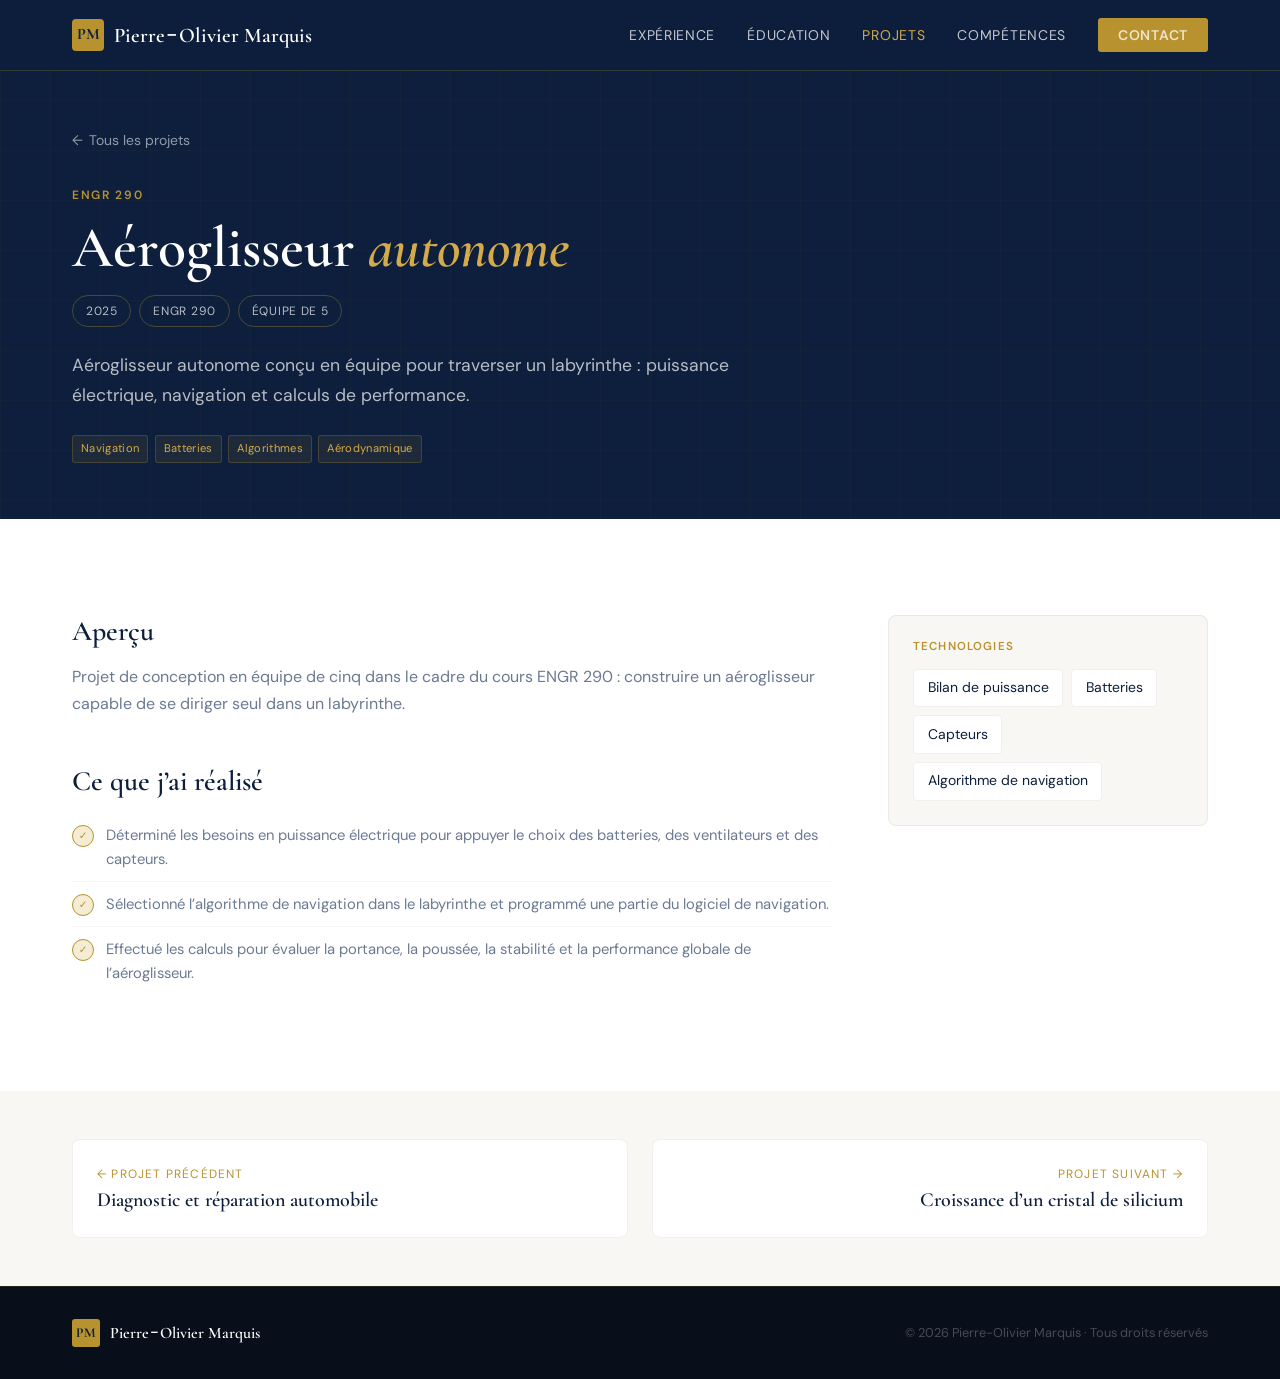
==== projets/aeroglisseur-autonome.html @ e654e77b "Ajoute une page par projet et met à jour le contenu - Pages de projet dans projets/ (robot d'inspect" ====
<!DOCTYPE html>
<html lang="fr">
<head>
  <meta charset="UTF-8">
  <meta name="viewport" content="width=device-width, initial-scale=1.0">

  <title>Aéroglisseur autonome | Pierre-Olivier Marquis</title>
  <meta name="description" content="Aéroglisseur autonome conçu en équipe pour traverser un labyrinthe : puissance électrique, navigation et calculs de performance.">
  <meta name="author" content="Pierre-Olivier Marquis">
  <meta name="theme-color" content="#0d1f3c">

  <link rel="canonical" href="https://pierreoliviermarquis.com/projets/aeroglisseur-autonome.html">

  <meta property="og:type" content="article">
  <meta property="og:locale" content="fr_CA">
  <meta property="og:site_name" content="Pierre-Olivier Marquis">
  <meta property="og:url" content="https://pierreoliviermarquis.com/projets/aeroglisseur-autonome.html">
  <meta property="og:title" content="Aéroglisseur autonome | Pierre-Olivier Marquis">
  <meta property="og:description" content="Aéroglisseur autonome conçu en équipe pour traverser un labyrinthe : puissance électrique, navigation et calculs de performance.">
  <meta name="twitter:card" content="summary">

  <link rel="icon" href="../favicon.ico" sizes="any">
  <link rel="icon" href="../favicon.svg" type="image/svg+xml">
  <link rel="icon" href="../favicon-96.png" type="image/png" sizes="96x96">
  <link rel="apple-touch-icon" href="../apple-touch-icon.png">

  <link rel="preconnect" href="https://fonts.googleapis.com">
  <link rel="preconnect" href="https://fonts.gstatic.com" crossorigin>
  <link href="https://fonts.googleapis.com/css2?family=Cormorant+Garamond:ital,wght@0,400;0,500;0,600;0,700;1,400;1,600&family=DM+Sans:wght@300;400;500;600&display=swap" rel="stylesheet">

  <!-- Même ordre que l'accueil, plus la feuille propre aux pages de projet. -->
  <link rel="stylesheet" href="../css/base.css">
  <link rel="stylesheet" href="../css/layout.css">
  <link rel="stylesheet" href="../css/components.css">
  <link rel="stylesheet" href="../css/project.css">
  <link rel="stylesheet" href="../css/print.css" media="print">

  <script src="../js/navigation.js" defer></script>
  <script src="../js/main.js" defer></script>
  <script>document.documentElement.classList.add('js');</script>
</head>

<body>

<a class="skip-link" href="#contenu">Aller au contenu principal</a>

<!-- ════════ EN-TÊTE ════════ -->
<header class="site-header" data-header>
  <div class="nav-inner">
    <a href="../index.html" class="nav-logo">
      <span class="nav-logo-mark" aria-hidden="true">PM</span>
      <span class="nav-logo-text">Pierre<span class="name-dash">-</span>Olivier Marquis</span>
    </a>

    <nav aria-label="Navigation principale">
      <ul class="nav-links">
        <li><a href="../index.html#experience">Expérience</a></li>
        <li><a href="../index.html#education">Éducation</a></li>
        <li><a href="../index.html#projects" class="is-active" aria-current="page">Projets</a></li>
        <li><a href="../index.html#skills">Compétences</a></li>
        <li><a href="../index.html#contact" class="nav-cta">Contact</a></li>
      </ul>
    </nav>

    <button class="nav-toggle" type="button" data-nav-toggle
            aria-expanded="false" aria-controls="mobile-menu" aria-label="Ouvrir le menu">
      <span class="nav-toggle-bar"></span>
      <span class="nav-toggle-bar"></span>
      <span class="nav-toggle-bar"></span>
    </button>
  </div>
</header>

<nav class="mobile-menu" id="mobile-menu" data-mobile-menu hidden aria-label="Navigation mobile">
  <a href="../index.html#experience">Expérience</a>
  <a href="../index.html#education">Éducation</a>
  <a href="../index.html#projects">Projets</a>
  <a href="../index.html#skills">Compétences</a>
  <a href="../index.html#contact" class="cta">Contact</a>
</nav>

<main id="contenu">

  <!-- ════════ EN-TÊTE DU PROJET ════════ -->
  <section class="section--dark section--grid proj-hero" aria-labelledby="titre-projet">
    <div class="section-wrap">
      <a class="proj-back" href="../index.html#projects"><span aria-hidden="true">←</span> Tous les projets</a>
      <span class="section-label">ENGR 290</span>
      <h1 id="titre-projet">Aéroglisseur <em>autonome</em></h1>
      <ul class="proj-meta"><li>2025</li><li>ENGR 290</li><li>Équipe de 5</li></ul>
      <p class="proj-lede">Aéroglisseur autonome conçu en équipe pour traverser un labyrinthe : puissance électrique, navigation et calculs de performance.</p>
      <ul class="proj-tags"><li>Navigation</li><li>Batteries</li><li>Algorithmes</li><li>Aérodynamique</li></ul>
    </div>
  </section>

  <!-- ════════ CONTENU ════════ -->
  <section class="section">
    <div class="section-wrap proj-body">
      <div>
        <section class="proj-section" aria-labelledby="titre-apercu">
          <h2 class="proj-h2" id="titre-apercu">Aperçu</h2>
          <p>Projet de conception en équipe de cinq dans le cadre du cours ENGR 290 : construire un aéroglisseur capable de se diriger seul dans un labyrinthe.</p>
        </section>

        <section class="proj-section" aria-labelledby="titre-realisations">
          <h2 class="proj-h2" id="titre-realisations">Ce que j’ai réalisé</h2>
          <ul class="exp-list">
            <li>Déterminé les besoins en puissance électrique pour appuyer le choix des batteries, des ventilateurs et des capteurs.</li>
            <li>Sélectionné l’algorithme de navigation dans le labyrinthe et programmé une partie du logiciel de navigation.</li>
            <li>Effectué les calculs pour évaluer la portance, la poussée, la stabilité et la performance globale de l’aéroglisseur.</li>
          </ul>
        </section>

        <!-- Pour ajouter des photos : déposer les images dans img/projets/
             et insérer ici une <figure> avec <img src="../img/projets/…"
             alt="…" loading="lazy"> et une <figcaption>. -->
      </div>

      <aside class="proj-aside" aria-label="Fiche technique">
        <div class="proj-panel">
          <h2 class="proj-panel-title">Technologies</h2>
          <ul class="skill-pills"><li>Bilan de puissance</li><li>Batteries</li><li>Capteurs</li><li>Algorithme de navigation</li></ul>
        </div>
      </aside>
    </div>
  </section>

  <!-- ════════ AUTRES PROJETS ════════ -->
  <section class="section section--muted section--pager" aria-label="Autres projets">
    <div class="section-wrap">
      <nav class="proj-pager" aria-label="Projet précédent et suivant">
        <a href="diagnostic-automobile.html" rel="prev">
          <span class="proj-pager-dir">← Projet précédent</span>
          <span class="proj-pager-name">Diagnostic et réparation automobile</span>
        </a>
        <a class="proj-pager-next" href="cristal-silicium.html" rel="next">
          <span class="proj-pager-dir">Projet suivant →</span>
          <span class="proj-pager-name">Croissance d’un cristal de silicium</span>
        </a>
      </nav>
    </div>
  </section>

</main>

<!-- ════════ PIED DE PAGE ════════ -->
<footer class="site-footer">
  <div class="footer-inner">
    <a href="../index.html" class="footer-logo">
      <span class="footer-logo-mark" aria-hidden="true">PM</span>
      <span class="footer-logo-text">Pierre<span class="name-dash">-</span>Olivier Marquis</span>
    </a>
    <p>© <span data-current-year>2026</span> Pierre-Olivier Marquis · Tous droits réservés</p>
  </div>
</footer>

</body>
</html>
---- css/base.css ----
/* =========================================================
   base.css
   Jetons de design, reset, typographie et utilitaires globaux.
   ========================================================= */

/* ─────────────────────────────────────────────────────────
   1. JETONS DE DESIGN
   Source unique de vérité : changer une valeur ici se
   répercute sur tout le site.
   ───────────────────────────────────────────────────────── */

:root {
  /* Palette */
  --navy: #0d1f3c;
  --navy-mid: #162d55;
  --navy-light: #1e3d72;
  --navy-deep: #080e1a;
  --gold: #b8922e;
  --gold-light: #d4aa4a;
  --gold-pale: #f5ecd4;
  --white: #fff;
  --off-white: #f9f7f3;
  --text-muted: #6b7a93;

  /* Surfaces et bordures dérivées */
  --border-subtle: rgba(0, 0, 0, 0.06);
  --border-gold: rgba(184, 146, 46, 0.2);
  --border-gold-strong: rgba(184, 146, 46, 0.35);
  --surface-glass: rgba(255, 255, 255, 0.04);
  --on-dark: rgba(255, 255, 255, 0.7);
  --on-dark-muted: rgba(255, 255, 255, 0.55);
  --on-dark-faint: rgba(255, 255, 255, 0.4);

  /* Typographie */
  --serif: "Cormorant Garamond", Georgia, "Times New Roman", serif;
  --sans: "DM Sans", system-ui, -apple-system, "Segoe UI", sans-serif;
  --fs-small: 0.875rem;
  --fs-micro: 0.75rem;

  /* Espacements */
  --space-2xs: 0.25rem;
  --space-xs: 0.5rem;
  --space-sm: 0.75rem;
  --space-md: 1rem;
  --space-lg: 1.5rem;
  --space-xl: 2rem;
  --space-2xl: 3rem;
  --section-pad: 6rem 0;

  /* Gabarit */
  --container: 1200px;
  --gutter: 2rem;
  --nav-height: 70px;

  /* Rayons et ombres */
  --radius-xs: 3px;
  --radius-sm: 4px;
  --radius-md: 8px;
  --radius-lg: 12px;
  --radius-pill: 100px;
  --shadow-card: 0 1px 2px rgba(13, 31, 60, 0.04);

  /* Animation */
  --ease: cubic-bezier(0.22, 0.61, 0.36, 1);
  --duration-fast: 0.2s;
  --duration-slow: 0.6s;

  /* Ordre d'empilement */
  --z-menu: 90;
  --z-nav: 100;
  --z-skip-link: 200;
}

@media (max-width: 600px) {
  :root {
    --section-pad: 4rem 0;
    --gutter: 1.25rem;
  }
}

/* ─────────────────────────────────────────────────────────
   2. RESET
   ───────────────────────────────────────────────────────── */

*,
*::before,
*::after {
  box-sizing: border-box;
  margin: 0;
  padding: 0;
}

html {
  -webkit-text-size-adjust: 100%;
  scroll-behavior: smooth;
}

body {
  min-height: 100vh;
  overflow-x: hidden;
  -webkit-font-smoothing: antialiased;
  -moz-osx-font-smoothing: grayscale;
}

img,
picture,
svg,
video {
  display: block;
  max-width: 100%;
}

ul[class],
ol[class] {
  list-style: none;
}

a {
  color: inherit;
}

button,
input,
select,
textarea {
  font: inherit;
  color: inherit;
}

button {
  background: none;
  border: none;
  cursor: pointer;
}

/* Les ancres s'arrêtent sous l'en-tête fixe au lieu de passer dessous. */
:target,
section[id] {
  scroll-margin-top: var(--nav-height);
}

/* Le focus clavier reste visible ; le clic souris reste discret. */
:focus-visible {
  outline: 2px solid var(--gold-light);
  outline-offset: 3px;
  border-radius: var(--radius-xs);
}

/* Respect du réglage système « réduire les animations ». */
@media (prefers-reduced-motion: reduce) {
  html {
    scroll-behavior: auto;
  }

  *,
  *::before,
  *::after {
    animation-duration: 0.01ms !important;
    animation-iteration-count: 1 !important;
    transition-duration: 0.01ms !important;
    scroll-behavior: auto !important;
  }
}

/* ─────────────────────────────────────────────────────────
   3. TYPOGRAPHIE
   ───────────────────────────────────────────────────────── */

body {
  font-family: var(--sans);
  font-size: 1rem;
  line-height: 1.7;
  color: var(--navy);
  background: var(--white);
}

h1,
h2,
h3 {
  font-family: var(--serif);
  font-weight: 600;
  line-height: 1.15;
  text-wrap: balance;
}

h1 {
  font-size: clamp(2.8rem, 5.5vw, 4.5rem);
  line-height: 1.08;
  color: var(--white);
  margin-bottom: var(--space-lg);
}

h2 {
  font-size: clamp(2rem, 4vw, 3rem);
  color: var(--navy);
  margin-bottom: 1.25rem;
}

/* Accent doré en italique à l'intérieur des titres. */
h1 em {
  color: var(--gold-light);
  font-style: italic;
}

h2 em {
  color: var(--gold);
  font-style: italic;
}

p {
  text-wrap: pretty;
}

/* Le trait d'union de « Pierre-Olivier » est plus juste dans la sans que
   dans la serif, où il tombe trop bas et trop large. */
.name-dash {
  font-family: var(--sans);
  font-weight: 500;
  display: inline-block;
  margin: 0 0.07em;
  transform: translateY(-0.04em);
}

h1 .name-dash {
  font-size: 0.68em;
  margin: 0 0.045em;
  transform: translateY(-0.12em);
}

/* ─────────────────────────────────────────────────────────
   4. UTILITAIRES
   ───────────────────────────────────────────────────────── */

/* Visible uniquement par les lecteurs d'écran. */
.visually-hidden {
  position: absolute;
  width: 1px;
  height: 1px;
  margin: -1px;
  padding: 0;
  border: 0;
  overflow: hidden;
  clip: rect(0 0 0 0);
  clip-path: inset(50%);
  white-space: nowrap;
}

/* Premier arrêt de tabulation : saute directement au contenu. */
.skip-link {
  position: absolute;
  top: -100px;
  left: var(--space-md);
  z-index: var(--z-skip-link);
  padding: 0.75rem 1.25rem;
  background: var(--gold);
  color: var(--navy);
  font-weight: 600;
  text-decoration: none;
  border-radius: var(--radius-xs);
  transition: top var(--duration-fast) var(--ease);
}

.skip-link:focus {
  top: var(--space-md);
}

/* Apparition au défilement.
   L'état masqué est conditionné à la classe `.js` : sans JavaScript, le
   contenu reste visible. */
.js [data-reveal] {
  opacity: 0;
  transform: translateY(18px);
  transition: opacity var(--duration-slow) var(--ease),
    transform var(--duration-slow) var(--ease);
}

.js [data-reveal].is-visible {
  opacity: 1;
  transform: none;
}

@media (prefers-reduced-motion: reduce) {
  .js [data-reveal] {
    opacity: 1;
    transform: none;
  }
}
---- css/layout.css ----
/* =========================================================
   layout.css
   Structure de page : en-tête fixe, menu mobile, coquille de
   section, pied de page.
   ========================================================= */

/* ─────────────────────────────────────────────────────────
   1. EN-TÊTE
   ───────────────────────────────────────────────────────── */

.site-header {
  position: fixed;
  top: 0;
  left: 0;
  right: 0;
  z-index: var(--z-nav);
  background: rgba(13, 31, 60, 0.96);
  -webkit-backdrop-filter: blur(12px);
  backdrop-filter: blur(12px);
  border-bottom: 1px solid rgba(184, 146, 46, 0.25);
  transition: box-shadow var(--duration-fast) var(--ease);
}

/* Ajoutée par navigation.js dès que la page défile. */
.site-header.is-scrolled {
  box-shadow: 0 8px 24px rgba(8, 14, 26, 0.35);
}

.nav-inner {
  max-width: var(--container);
  margin: 0 auto;
  padding: 0 var(--gutter);
  height: var(--nav-height);
  display: flex;
  align-items: center;
  justify-content: space-between;
}

.nav-logo {
  display: flex;
  align-items: center;
  gap: 10px;
  font-family: var(--serif);
  font-size: 1.3rem;
  font-weight: 600;
  color: var(--white);
  text-decoration: none;
}

/* Le nom doit rester UN seul élément flex : sinon le `gap` de `.nav-logo`
   s'insère aussi de part et d'autre du trait d'union. */
.nav-logo-text {
  white-space: nowrap;
}

.nav-logo-mark {
  width: 32px;
  height: 32px;
  flex-shrink: 0;
  background: var(--gold);
  border-radius: var(--radius-sm);
  display: flex;
  align-items: center;
  justify-content: center;
  font-family: var(--serif);
  font-weight: 700;
  font-size: 1rem;
  color: var(--navy);
}

/* ── Liens (bureau) ── */
.nav-links {
  display: flex;
  align-items: center;
  gap: var(--space-xl);
}

.nav-links a {
  color: rgba(255, 255, 255, 0.75);
  text-decoration: none;
  font-size: var(--fs-small);
  letter-spacing: 0.05em;
  text-transform: uppercase;
  transition: color var(--duration-fast) var(--ease);
}

.nav-links a:hover,
.nav-links a.is-active {
  color: var(--gold-light);
}

.nav-cta {
  background: var(--gold);
  color: var(--navy);
  padding: 0.5rem 1.25rem;
  border-radius: var(--radius-xs);
  font-weight: 600;
  letter-spacing: 0.04em;
  transition: background var(--duration-fast) var(--ease);
}

.nav-links .nav-cta:hover,
.nav-links .nav-cta.is-active {
  background: var(--gold-light);
  color: var(--navy);
}

/* ── Bouton hamburger ── */
.nav-toggle {
  display: none;
  flex-direction: column;
  gap: 5px;
  padding: 6px;
}

.nav-toggle-bar {
  display: block;
  width: 22px;
  height: 1.5px;
  background: var(--white);
  transition: transform var(--duration-fast) var(--ease),
    opacity var(--duration-fast) var(--ease);
}

/* Les trois barres se transforment en croix quand le menu est ouvert. */
.nav-toggle[aria-expanded="true"] .nav-toggle-bar:nth-child(1) {
  transform: translateY(6.5px) rotate(45deg);
}

.nav-toggle[aria-expanded="true"] .nav-toggle-bar:nth-child(2) {
  opacity: 0;
}

.nav-toggle[aria-expanded="true"] .nav-toggle-bar:nth-child(3) {
  transform: translateY(-6.5px) rotate(-45deg);
}

/* ── Menu mobile ──
   L'attribut `hidden` fait foi : fermé, le menu sort du parcours de
   tabulation et de l'arbre d'accessibilité. */
.mobile-menu {
  display: none;
}

.mobile-menu:not([hidden]) {
  display: flex;
  position: fixed;
  inset: var(--nav-height) 0 0;
  z-index: var(--z-menu);
  flex-direction: column;
  gap: var(--space-xs);
  padding: var(--space-xl);
  background: var(--navy);
  overflow-y: auto;
}

.mobile-menu a {
  color: rgba(255, 255, 255, 0.8);
  text-decoration: none;
  padding: 0.875rem 0;
  font-size: 1.1rem;
  border-bottom: 1px solid rgba(255, 255, 255, 0.07);
}

.mobile-menu a.cta {
  margin-top: var(--space-md);
  padding: 0.9rem 1.5rem;
  background: var(--gold);
  color: var(--navy);
  border: none;
  border-radius: var(--radius-xs);
  font-weight: 600;
  text-align: center;
}

/* Posée sur <body> par navigation.js : bloque le défilement de la page
   derrière le menu ouvert. */
.has-menu-open {
  overflow: hidden;
}

@media (max-width: 900px) {
  .nav-links {
    display: none;
  }

  .nav-toggle {
    display: flex;
  }

  .nav-logo {
    font-size: 1.1rem;
  }
}

/* ─────────────────────────────────────────────────────────
   2. SECTIONS
   Une coquille `.section` et ses variantes de surface, au lieu
   d'un style par identifiant.
   ───────────────────────────────────────────────────────── */

.section {
  padding: var(--section-pad);
  background: var(--white);
}

.section--muted {
  background: var(--off-white);
}

.section--dark {
  background: var(--navy);
  position: relative;
  overflow: hidden;
}

/* Trame « plan technique » en fond des sections sombres. */
.section--grid::before {
  content: "";
  position: absolute;
  inset: 0;
  background-image: linear-gradient(rgba(184, 146, 46, 0.03) 1px, transparent 1px),
    linear-gradient(90deg, rgba(184, 146, 46, 0.03) 1px, transparent 1px);
  background-size: 50px 50px;
  pointer-events: none;
}

.section-wrap {
  max-width: var(--container);
  margin: 0 auto;
  padding: 0 var(--gutter);
  position: relative;
  z-index: 1;
}

.section-label {
  display: block;
  margin-bottom: var(--space-sm);
  font-size: var(--fs-micro);
  font-weight: 600;
  letter-spacing: 0.14em;
  text-transform: uppercase;
  color: var(--gold);
}

.section-intro {
  max-width: 580px;
  color: var(--text-muted);
  font-size: 1.05rem;
}

/* Inversion des couleurs dans les sections sombres. */
.section--dark h2 {
  color: var(--white);
}

.section--dark .section-intro {
  color: var(--on-dark-muted);
}

/* ─────────────────────────────────────────────────────────
   3. PIED DE PAGE
   ───────────────────────────────────────────────────────── */

.site-footer {
  background: var(--navy-deep);
  padding: var(--space-xl) 0;
  border-top: 1px solid rgba(184, 146, 46, 0.15);
}

.footer-inner {
  max-width: var(--container);
  margin: 0 auto;
  padding: 0 var(--gutter);
  display: flex;
  align-items: center;
  justify-content: space-between;
  flex-wrap: wrap;
  gap: var(--space-md);
}

.footer-inner p {
  font-size: 0.8rem;
  color: rgba(255, 255, 255, 0.25);
}

.footer-logo {
  display: flex;
  align-items: center;
  gap: 10px;
  text-decoration: none;
}

.footer-logo-mark {
  width: 28px;
  height: 28px;
  flex-shrink: 0;
  background: var(--gold);
  border-radius: var(--radius-xs);
  display: flex;
  align-items: center;
  justify-content: center;
  font-family: var(--serif);
  font-weight: 700;
  font-size: 0.85rem;
  color: var(--navy);
}

.footer-logo-text {
  font-family: var(--serif);
  font-size: 1rem;
  font-weight: 600;
  color: var(--white);
}
---- css/components.css ----
/* =========================================================
   components.css
   Blocs d'interface autonomes, dans l'ordre d'apparition sur
   la page : boutons, accueil, expérience, éducation, projets,
   compétences, contact.
   ========================================================= */

/* ─────────────────────────────────────────────────────────
   1. BOUTONS
   ───────────────────────────────────────────────────────── */

.btn-primary,
.btn-outline {
  display: inline-block;
  padding: 0.875rem var(--space-xl);
  border-radius: var(--radius-xs);
  font-size: 0.925rem;
  text-decoration: none;
  letter-spacing: 0.04em;
  text-align: center;
}

.btn-primary {
  background: var(--gold);
  color: var(--navy);
  font-weight: 600;
  transition: background var(--duration-fast) var(--ease),
    transform 0.1s var(--ease);
}

.btn-primary:hover {
  background: var(--gold-light);
  transform: translateY(-1px);
}

.btn-outline {
  border: 1px solid rgba(255, 255, 255, 0.3);
  color: var(--white);
  font-weight: 400;
  transition: border-color var(--duration-fast) var(--ease),
    background var(--duration-fast) var(--ease);
}

.btn-outline:hover {
  border-color: var(--gold);
  background: rgba(184, 146, 46, 0.08);
}

/* ─────────────────────────────────────────────────────────
   2. ACCUEIL
   ───────────────────────────────────────────────────────── */

.hero {
  min-height: 100vh;
  padding-top: var(--nav-height);
  background: var(--navy);
  display: flex;
  align-items: center;
  position: relative;
  overflow: hidden;
}

.hero-bg-pattern {
  position: absolute;
  inset: 0;
  background-image: linear-gradient(rgba(184, 146, 46, 0.04) 1px, transparent 1px),
    linear-gradient(90deg, rgba(184, 146, 46, 0.04) 1px, transparent 1px);
  background-size: 60px 60px;
  pointer-events: none;
}

.hero-glow {
  position: absolute;
  top: -20%;
  right: -10%;
  width: 700px;
  height: 700px;
  max-width: 120vw;
  background: radial-gradient(circle, rgba(184, 146, 46, 0.12), transparent 65%);
  pointer-events: none;
}

.hero-inner {
  max-width: var(--container);
  margin: 0 auto;
  padding: 0 var(--gutter);
  position: relative;
  z-index: 1;
}

.hero-badge {
  display: inline-flex;
  align-items: center;
  gap: 8px;
  margin-bottom: var(--space-lg);
  padding: 0.375rem 0.875rem;
  background: rgba(184, 146, 46, 0.12);
  border: 1px solid var(--border-gold-strong);
  border-radius: 2px;
  color: var(--gold-light);
  font-size: var(--fs-micro);
  font-weight: 500;
  letter-spacing: 0.12em;
  text-transform: uppercase;
}

.hero-badge::before {
  content: "";
  width: 6px;
  height: 6px;
  flex-shrink: 0;
  background: var(--gold);
  border-radius: 50%;
}

.hero-desc {
  max-width: 560px;
  margin-bottom: 2.5rem;
  color: var(--on-dark);
  font-size: 1.05rem;
}

.hero-actions {
  display: flex;
  flex-wrap: wrap;
  gap: var(--space-md);
  margin-bottom: var(--space-2xl);
}

.hero-stats {
  display: grid;
  grid-template-columns: repeat(2, 1fr);
  gap: 1px;
  max-width: 420px;
  background: rgba(184, 146, 46, 0.15);
  border: 1px solid rgba(184, 146, 46, 0.15);
  border-radius: var(--radius-md);
  overflow: hidden;
}

.hero-stat {
  background: var(--surface-glass);
  padding: 1.25rem var(--space-md);
  text-align: center;
}

.hero-stat-num {
  display: block;
  font-family: var(--serif);
  font-size: 1.8rem;
  font-weight: 700;
  line-height: 1;
  color: var(--gold-light);
}

.hero-stat-label {
  display: block;
  margin-top: 0.4rem;
  font-size: 0.72rem;
  letter-spacing: 0.08em;
  text-transform: uppercase;
  color: rgba(255, 255, 255, 0.5);
}

/* ─────────────────────────────────────────────────────────
   3. EXPÉRIENCE
   ───────────────────────────────────────────────────────── */

.exp-card {
  margin-top: var(--space-2xl);
  padding: 2.5rem;
  background: var(--white);
  border: 1px solid var(--border-subtle);
  border-radius: var(--radius-md);
  box-shadow: var(--shadow-card);
}

.exp-top {
  display: flex;
  justify-content: space-between;
  align-items: flex-start;
  flex-wrap: wrap;
  gap: var(--space-md);
  margin-bottom: var(--space-lg);
  padding-bottom: var(--space-lg);
  border-bottom: 1px solid var(--border-subtle);
}

.exp-role {
  font-family: var(--serif);
  font-size: 1.5rem;
  font-weight: 600;
  color: var(--navy);
}

.exp-company {
  margin-top: var(--space-2xs);
  color: var(--gold);
  font-weight: 600;
  font-size: 0.95rem;
}

.exp-date {
  padding: 0.4rem var(--space-md);
  background: var(--off-white);
  border: 1px solid var(--border-subtle);
  border-radius: var(--radius-pill);
  font-size: 0.8rem;
  font-weight: 500;
  letter-spacing: 0.03em;
  color: var(--text-muted);
  white-space: nowrap;
}

.exp-list {
  margin-top: var(--space-xs);
}

.exp-list li {
  display: flex;
  align-items: flex-start;
  gap: 12px;
  padding: 0.6rem 0;
  border-bottom: 1px solid rgba(0, 0, 0, 0.04);
  font-size: 0.925rem;
  line-height: 1.65;
  color: var(--text-muted);
}

.exp-list li:last-child {
  border-bottom: none;
}

.exp-list li::before {
  content: "\2713"; /* coche */
  width: 22px;
  height: 22px;
  flex-shrink: 0;
  margin-top: 2px;
  background: var(--gold-pale);
  border: 1px solid var(--gold);
  border-radius: 50%;
  display: flex;
  align-items: center;
  justify-content: center;
  font-size: 0.65rem;
  font-weight: 700;
  color: var(--gold);
}

/* ─────────────────────────────────────────────────────────
   4. ÉDUCATION
   ───────────────────────────────────────────────────────── */

.edu-card {
  margin-top: var(--space-2xl);
  padding: 2.5rem;
  background: var(--navy);
  border-left: 3px solid var(--gold);
  border-radius: var(--radius-lg);
  color: var(--white);
}

.edu-degree {
  font-family: var(--serif);
  font-size: 1.4rem;
  font-weight: 600;
  margin-bottom: 0.3rem;
}

.edu-school {
  margin-bottom: var(--space-xs);
  color: var(--gold-light);
  font-weight: 500;
  font-size: 0.95rem;
}

.edu-date {
  font-size: 0.8rem;
  letter-spacing: 0.03em;
  color: rgba(255, 255, 255, 0.5);
}

.edu-courses {
  margin-top: 1.25rem;
  padding-top: 1.25rem;
  border-top: 1px solid var(--border-gold);
}

/* Même traitement que `.skill-cat`, en version sur fond sombre. */
.edu-courses-title {
  margin-bottom: var(--space-md);
  font-family: var(--sans);
  font-size: 0.72rem;
  font-weight: 600;
  letter-spacing: 0.1em;
  text-transform: uppercase;
  color: var(--gold-light);
}

.edu-course-list {
  display: grid;
  grid-template-columns: repeat(2, 1fr);
  gap: 0.65rem var(--space-xl);
  font-size: 0.9rem;
  color: var(--on-dark-muted);
}

.edu-course-list li {
  display: flex;
  align-items: baseline;
  gap: 0.65rem;
  line-height: 1.5;
}

.edu-course-code {
  flex-shrink: 0;
  padding: 0.15rem 0.45rem;
  background: rgba(184, 146, 46, 0.12);
  border: 1px solid rgba(184, 146, 46, 0.28);
  border-radius: var(--radius-xs);
  font-size: 0.7rem;
  font-weight: 600;
  letter-spacing: 0.04em;
  color: var(--gold-light);
  white-space: nowrap;
}

/* Établissement d'accueil pour un cours suivi hors Concordia. */
.edu-course-note {
  font-size: 0.78rem;
  color: var(--on-dark-faint);
}

.edu-course-note::before {
  content: "· ";
}

/* ─────────────────────────────────────────────────────────
   5. PROJETS
   ───────────────────────────────────────────────────────── */

/* Deux colonnes : le projet phare prend toute la largeur et les six autres
   forment une grille 2×3 complète. Des colonnes larges évitent les
   « rivières » du texte justifié. */
.projects-grid {
  display: grid;
  grid-template-columns: repeat(2, 1fr);
  gap: var(--space-lg);
  margin-top: 3.5rem;
}

.proj-card {
  display: flex;
  flex-direction: column;
  padding: 1.75rem;
  background: var(--surface-glass);
  border: 1px solid var(--border-gold);
  border-radius: var(--radius-md);
  transition: border-color var(--duration-fast) var(--ease),
    background var(--duration-fast) var(--ease),
    transform var(--duration-fast) var(--ease);
}

.proj-card:hover {
  border-color: rgba(184, 146, 46, 0.5);
  background: rgba(184, 146, 46, 0.05);
  transform: translateY(-3px);
}

.proj-name {
  margin-bottom: 0.6rem;
  font-family: var(--serif);
  font-size: 1.2rem;
  font-weight: 600;
  color: var(--white);
}

.proj-year {
  margin-bottom: 0.8rem;
  font-size: var(--fs-micro);
  letter-spacing: 0.08em;
  text-transform: uppercase;
  color: var(--on-dark-faint);
}

.proj-desc {
  flex: 1;
  font-size: var(--fs-small);
  line-height: 1.6;
  color: var(--on-dark-muted);
  text-align: justify;
  /* La césure automatique (lang="fr") évite les mots trop espacés en bout
     de ligne, défaut classique du texte justifié en colonne étroite. */
  -webkit-hyphens: auto;
  hyphens: auto;
}

.proj-tags {
  display: flex;
  flex-wrap: wrap;
  gap: 0.4rem;
  margin-top: var(--space-md);
}

.proj-tags li {
  padding: 0.2rem 0.5rem;
  background: rgba(184, 146, 46, 0.1);
  border: 1px solid rgba(184, 146, 46, 0.25);
  border-radius: var(--radius-xs);
  font-size: 0.7rem;
  letter-spacing: 0.03em;
  color: var(--gold-light);
}

/* Toute la carte mène à la page du projet : le lien du titre s'étend
   sur la carte entière, ce qui garde un seul lien par carte pour les
   lecteurs d'écran. */
.proj-card {
  position: relative;
}

.proj-name a {
  color: inherit;
  text-decoration: none;
}

.proj-name a::after {
  content: "";
  position: absolute;
  inset: 0;
  border-radius: inherit;
}

.proj-name a:focus-visible {
  outline: none;
}

.proj-card:focus-within {
  outline: 2px solid var(--gold-light);
  outline-offset: 3px;
}

.proj-more {
  margin-top: var(--space-md);
  font-size: var(--fs-small);
  font-weight: 600;
  letter-spacing: 0.03em;
  color: var(--gold-light);
}

.proj-more span {
  display: inline-block;
  transition: transform var(--duration-fast) var(--ease);
}

.proj-card:hover .proj-more span {
  transform: translateX(4px);
}

/* Projet phare : pleine largeur au-dessus des autres. */
.proj-card--featured {
  grid-column: 1 / -1;
  padding: 2.25rem;
  border-color: var(--border-gold-strong);
}

.proj-card--featured .proj-name {
  font-size: 1.6rem;
}

.proj-card--featured .proj-desc {
  max-width: 760px;
  font-size: 0.95rem;
}

.proj-status {
  align-self: flex-start;
  margin-bottom: var(--space-sm);
  padding: 0.15rem 0.6rem;
  background: var(--gold);
  border-radius: var(--radius-pill);
  font-size: 0.68rem;
  font-weight: 600;
  letter-spacing: 0.08em;
  text-transform: uppercase;
  color: var(--navy);
}

/* ─────────────────────────────────────────────────────────
   6. COMPÉTENCES
   L'écart de 2px sur un fond teinté dessine les filets entre
   les cellules.
   ───────────────────────────────────────────────────────── */

.skills-grid {
  display: grid;
  grid-template-columns: repeat(2, 1fr);
  gap: 2px;
  margin-top: var(--space-2xl);
  background: var(--border-subtle);
  border-radius: var(--radius-md);
  overflow: hidden;
}

.skill-group {
  background: var(--white);
  padding: var(--space-xl);
}

.skill-cat {
  margin-bottom: var(--space-md);
  font-size: 0.72rem;
  font-weight: 600;
  letter-spacing: 0.1em;
  text-transform: uppercase;
  color: var(--gold);
}

.skill-pills {
  display: flex;
  flex-wrap: wrap;
  gap: var(--space-xs);
}

.skill-pills li {
  padding: 0.4rem 0.85rem;
  background: var(--off-white);
  border: 1px solid var(--border-subtle);
  border-radius: var(--radius-sm);
  font-size: var(--fs-small);
  color: var(--navy);
  transition: border-color var(--duration-fast) var(--ease),
    color var(--duration-fast) var(--ease),
    background var(--duration-fast) var(--ease);
}

.skill-pills li:hover {
  border-color: var(--gold);
  background: var(--gold-pale);
  color: var(--gold);
}

/* ─────────────────────────────────────────────────────────
   7. CONTACT
   ───────────────────────────────────────────────────────── */

.contact-row {
  display: flex;
  flex-wrap: wrap;
  gap: var(--space-xl);
  margin-top: 2.5rem;
}

.contact-item {
  display: flex;
  align-items: center;
  gap: 12px;
}

.contact-icon {
  width: 44px;
  height: 44px;
  flex-shrink: 0;
  background: rgba(184, 146, 46, 0.12);
  border: 1px solid rgba(184, 146, 46, 0.28);
  border-radius: 10px;
  display: flex;
  align-items: center;
  justify-content: center;
  color: var(--gold-light);
  transition: background var(--duration-fast) var(--ease),
    border-color var(--duration-fast) var(--ease),
    transform var(--duration-fast) var(--ease);
}

.contact-icon svg {
  width: 20px;
  height: 20px;
  fill: none;
  stroke: currentColor;
  stroke-width: 1.8;
  stroke-linecap: round;
  stroke-linejoin: round;
}

.contact-item:hover .contact-icon,
.contact-item:focus-within .contact-icon {
  background: rgba(184, 146, 46, 0.18);
  border-color: rgba(212, 170, 74, 0.55);
  transform: translateY(-2px);
}

.contact-item a {
  color: rgba(255, 255, 255, 0.85);
  text-decoration: none;
  font-size: 0.95rem;
  font-weight: 500;
  transition: color var(--duration-fast) var(--ease);
}

.contact-item a:hover {
  color: var(--gold-light);
}

/* ─────────────────────────────────────────────────────────
   8. ADAPTATIF
   ───────────────────────────────────────────────────────── */

@media (max-width: 900px) {
  .exp-card,
  .edu-card {
    padding: var(--space-xl) 1.5rem;
  }

  .exp-top {
    flex-direction: column;
  }

  .edu-course-list {
    grid-template-columns: 1fr;
  }

  .skills-grid {
    grid-template-columns: 1fr;
  }

  .skill-group {
    padding: 1.5rem;
  }
}

@media (max-width: 600px) {
  .projects-grid {
    grid-template-columns: 1fr;
  }

  .proj-card--featured {
    padding: 1.75rem;
  }

  .contact-row {
    flex-direction: column;
    gap: var(--space-lg);
  }
}
---- css/project.css ----
/* =========================================================
   project.css
   Pages de projet (dossier projets/). Chargé après
   components.css, dont il réutilise les jetons, les étiquettes
   (.proj-tags), les pastilles (.skill-pills) et les listes
   cochées (.exp-list).
   ========================================================= */

/* ─────────────────────────────────────────────────────────
   1. EN-TÊTE DE PROJET
   ───────────────────────────────────────────────────────── */

.proj-hero {
  padding: calc(var(--nav-height) + 3.5rem) 0 3.5rem;
}

.proj-back {
  display: inline-flex;
  align-items: center;
  gap: 0.4rem;
  margin-bottom: var(--space-xl);
  font-size: var(--fs-small);
  color: var(--on-dark-muted);
  text-decoration: none;
  transition: color var(--duration-fast) var(--ease);
}

.proj-back:hover {
  color: var(--gold-light);
}

.proj-hero h1 {
  max-width: 820px;
  font-size: clamp(2.3rem, 5vw, 3.6rem);
  margin-bottom: var(--space-md);
}

.proj-meta {
  display: flex;
  flex-wrap: wrap;
  gap: var(--space-xs);
  margin-bottom: var(--space-lg);
}

.proj-meta li {
  padding: 0.3rem 0.8rem;
  border: 1px solid var(--border-gold-strong);
  border-radius: var(--radius-pill);
  font-size: var(--fs-micro);
  letter-spacing: 0.06em;
  text-transform: uppercase;
  color: var(--on-dark);
}

.proj-lede {
  max-width: 680px;
  font-size: 1.1rem;
  color: var(--on-dark);
}

.proj-hero .proj-tags {
  margin-top: var(--space-lg);
}

/* ─────────────────────────────────────────────────────────
   2. CORPS : texte à gauche, fiche technique à droite
   ───────────────────────────────────────────────────────── */

.proj-body {
  display: grid;
  grid-template-columns: minmax(0, 1fr) 320px;
  gap: 3.5rem;
  align-items: start;
}

.proj-section + .proj-section {
  margin-top: var(--space-2xl);
}

.proj-h2 {
  margin-bottom: var(--space-md);
  font-size: 1.75rem;
}

.proj-section p {
  color: var(--text-muted);
}

.proj-section p + p {
  margin-top: var(--space-md);
}

.proj-section .exp-list {
  margin-top: 0;
}

.proj-aside {
  position: sticky;
  top: calc(var(--nav-height) + var(--space-xl));
  display: flex;
  flex-direction: column;
  gap: var(--space-lg);
}

.proj-panel {
  padding: var(--space-lg);
  background: var(--off-white);
  border: 1px solid var(--border-subtle);
  border-radius: var(--radius-md);
}

/* Même traitement que `.skill-cat`. */
.proj-panel-title {
  margin-bottom: var(--space-md);
  font-family: var(--sans);
  font-size: 0.72rem;
  font-weight: 600;
  letter-spacing: 0.1em;
  text-transform: uppercase;
  color: var(--gold);
}

/* Chiffres clés : valeur en serif dorée, libellé discret dessous. */
.proj-stats {
  display: grid;
  grid-template-columns: repeat(2, 1fr);
  gap: var(--space-md) var(--space-lg);
}

.proj-stat-num {
  display: block;
  font-family: var(--serif);
  font-size: 1.6rem;
  font-weight: 700;
  line-height: 1.1;
  color: var(--navy);
}

.proj-stat-label {
  display: block;
  margin-top: 0.2rem;
  font-size: var(--fs-micro);
  line-height: 1.4;
  color: var(--text-muted);
}

.proj-panel .skill-pills li {
  background: var(--white);
}

.proj-link {
  display: inline-flex;
  align-items: center;
  gap: 0.4rem;
  font-weight: 600;
  font-size: 0.95rem;
  color: var(--navy);
  text-decoration: none;
  border-bottom: 1px solid var(--gold);
  transition: color var(--duration-fast) var(--ease);
}

.proj-link:hover {
  color: var(--gold);
}

/* Bandeau « projet en cours ». */
.proj-notice {
  margin-bottom: var(--space-xl);
  padding: var(--space-md) var(--space-lg);
  background: var(--gold-pale);
  border-left: 3px solid var(--gold);
  border-radius: var(--radius-sm);
  color: var(--navy);
  font-size: 0.95rem;
}

/* ─────────────────────────────────────────────────────────
   3. NAVIGATION ENTRE PROJETS
   ───────────────────────────────────────────────────────── */

/* Bandeau plus serré qu'une section normale : ce n'est qu'une navigation. */
.section--pager {
  padding: var(--space-2xl) 0;
}

.proj-pager {
  display: grid;
  grid-template-columns: 1fr 1fr;
  gap: var(--space-lg);
}

.proj-pager a {
  display: block;
  padding: var(--space-lg);
  background: var(--white);
  border: 1px solid var(--border-subtle);
  border-radius: var(--radius-md);
  text-decoration: none;
  transition: border-color var(--duration-fast) var(--ease),
    transform var(--duration-fast) var(--ease);
}

.proj-pager a:hover {
  border-color: var(--gold);
  transform: translateY(-2px);
}

.proj-pager-next {
  text-align: right;
}

.proj-pager-dir {
  display: block;
  font-size: var(--fs-micro);
  letter-spacing: 0.1em;
  text-transform: uppercase;
  color: var(--gold);
}

.proj-pager-name {
  display: block;
  margin-top: 0.2rem;
  font-family: var(--serif);
  font-size: 1.25rem;
  font-weight: 600;
  line-height: 1.25;
  color: var(--navy);
}

/* ─────────────────────────────────────────────────────────
   4. ADAPTATIF
   ───────────────────────────────────────────────────────── */

@media (max-width: 900px) {
  .proj-body {
    grid-template-columns: 1fr;
    gap: var(--space-2xl);
  }

  .proj-aside {
    position: static;
  }
}

@media (max-width: 600px) {
  .proj-hero {
    padding: calc(var(--nav-height) + 2rem) 0 2.5rem;
  }

  .proj-pager {
    grid-template-columns: 1fr;
  }

  .proj-pager-next {
    text-align: left;
  }
}

/* ─────────────────────────────────────────────────────────
   5. IMPRESSION
   ───────────────────────────────────────────────────────── */

@media print {
  .proj-back,
  .proj-pager {
    display: none !important;
  }

  .proj-hero {
    padding: 0 !important;
  }

  .proj-lede,
  .proj-meta li,
  .proj-section p {
    color: #000 !important;
  }

  .proj-body {
    grid-template-columns: 1fr;
  }

  .proj-aside {
    position: static;
  }
}
---- css/print.css ----
/* =========================================================
   print.css — chargé avec media="print"
   Transforme la page en CV lisible en noir et blanc.
   ========================================================= */

@page {
  margin: 1.5cm;
}

.site-header,
.mobile-menu,
.skip-link,
.hero-actions,
.hero-bg-pattern,
.hero-glow,
.section--grid::before,
.contact-icon {
  display: none !important;
}

body {
  background: #fff !important;
  color: #000 !important;
  font-size: 11pt;
  line-height: 1.45;
}

.hero,
.section,
.section--dark,
.section--muted,
.edu-card,
.proj-card,
.exp-card,
.hero-stat,
.skill-group {
  background: #fff !important;
  color: #000 !important;
  min-height: 0 !important;
  border-color: #ccc !important;
  box-shadow: none !important;
}

h1,
h2,
h3,
h4,
.proj-name,
.exp-role,
.edu-degree,
.edu-courses-title,
.edu-course-list,
.edu-course-code,
.edu-course-note,
.hero-stat-num,
.section--dark h2,
.contact-item a,
.proj-desc,
.hero-desc,
.section-intro,
.section--dark .section-intro {
  color: #000 !important;
}

h1 {
  font-size: 24pt;
}

h2 {
  font-size: 15pt;
}

.section,
.hero {
  padding: 0.5rem 0 !important;
  page-break-inside: avoid;
}

.exp-card,
.edu-card,
.proj-card {
  page-break-inside: avoid;
  border: 1px solid #ccc !important;
  padding: 0.75rem !important;
  margin-top: 0.75rem !important;
}

.projects-grid {
  grid-template-columns: 1fr 1fr;
  gap: 0.5rem;
  margin-top: 0.75rem;
}

/* Sur papier, la destination des liens est perdue : on l'écrit. */
.contact-item a::after {
  content: " (" attr(href) ")";
  font-size: 9pt;
  color: #555;
}

.contact-item a[href^="mailto:"]::after,
.contact-item a[href^="tel:"]::after {
  content: "";
}
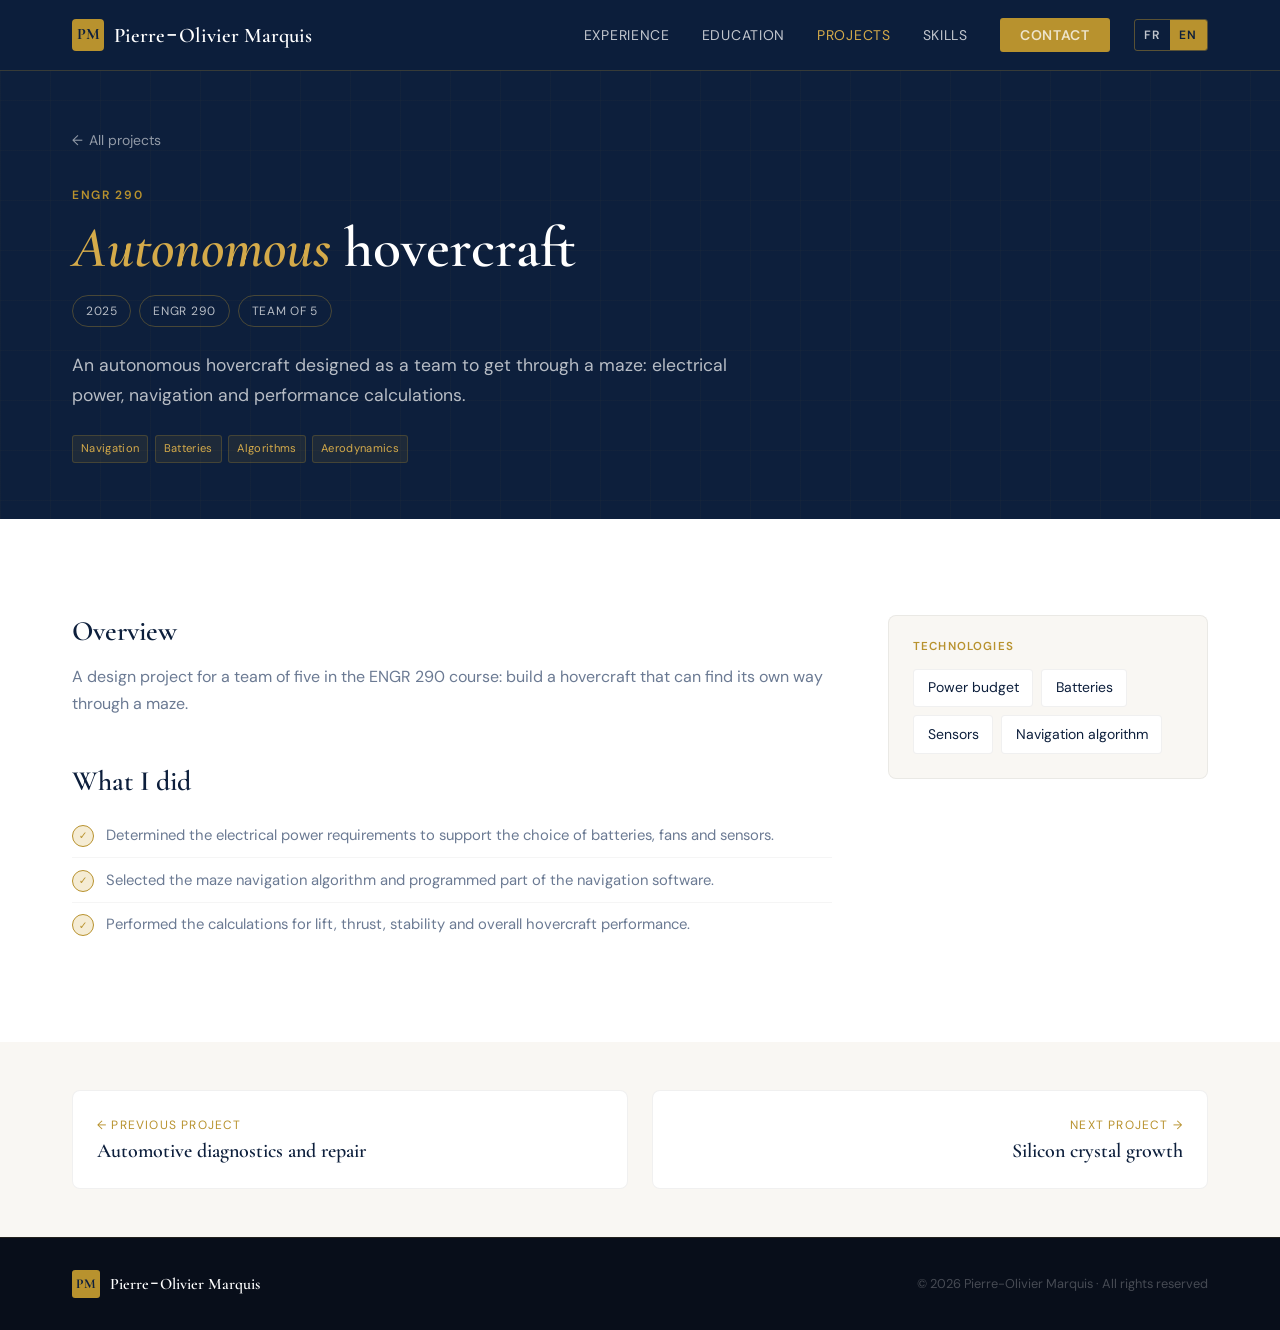
==== commit 866964d4: "Rend le site bilingue avec un sélecteur FR | EN - Chaque texte en <span lang="fr"> et <span lang="en" ====
--- a/projets/aeroglisseur-autonome.html
+++ b/projets/aeroglisseur-autonome.html
@@ -1,5 +1,7 @@
 <!DOCTYPE html>
-<html lang="fr">
+<html lang="fr"
+      data-title-fr="Aéroglisseur autonome | Pierre-Olivier Marquis"
+      data-title-en="Autonomous hovercraft | Pierre-Olivier Marquis">
 <head>
   <meta charset="UTF-8">
   <meta name="viewport" content="width=device-width, initial-scale=1.0">
@@ -10,9 +12,13 @@
   <meta name="theme-color" content="#0d1f3c">
 
   <link rel="canonical" href="https://pierreoliviermarquis.com/projets/aeroglisseur-autonome.html">
+  <link rel="alternate" hreflang="fr" href="https://pierreoliviermarquis.com/projets/aeroglisseur-autonome.html?lang=fr">
+  <link rel="alternate" hreflang="en" href="https://pierreoliviermarquis.com/projets/aeroglisseur-autonome.html?lang=en">
+  <link rel="alternate" hreflang="x-default" href="https://pierreoliviermarquis.com/projets/aeroglisseur-autonome.html">
 
   <meta property="og:type" content="article">
   <meta property="og:locale" content="fr_CA">
+  <meta property="og:locale:alternate" content="en_CA">
   <meta property="og:site_name" content="Pierre-Olivier Marquis">
   <meta property="og:url" content="https://pierreoliviermarquis.com/projets/aeroglisseur-autonome.html">
   <meta property="og:title" content="Aéroglisseur autonome | Pierre-Olivier Marquis">
@@ -28,6 +34,20 @@
   <link rel="preconnect" href="https://fonts.gstatic.com" crossorigin>
   <link href="https://fonts.googleapis.com/css2?family=Cormorant+Garamond:ital,wght@0,400;0,500;0,600;0,700;1,400;1,600&family=DM+Sans:wght@300;400;500;600&display=swap" rel="stylesheet">
 
+  <!-- Langue et « JS actif » avant le premier rendu (voir index.html). -->
+  <script>
+    (function (r) {
+      var l = null;
+      try { l = localStorage.getItem("lang"); } catch (e) {}
+      var q = /[?&]lang=(fr|en)\b/.exec(location.search);
+      if (q) l = q[1];
+      if (l !== "fr" && l !== "en") l = /^fr\b/i.test(navigator.language || "") ? "fr" : "en";
+      r.lang = l;
+      r.setAttribute("data-lang", l);
+      r.classList.add("js");
+    })(document.documentElement);
+  </script>
+
   <!-- Même ordre que l'accueil, plus la feuille propre aux pages de projet. -->
   <link rel="stylesheet" href="../css/base.css">
   <link rel="stylesheet" href="../css/layout.css">
@@ -37,12 +57,12 @@
 
   <script src="../js/navigation.js" defer></script>
   <script src="../js/main.js" defer></script>
-  <script>document.documentElement.classList.add('js');</script>
+  <script src="../js/i18n.js" defer></script>
 </head>
 
 <body>
 
-<a class="skip-link" href="#contenu">Aller au contenu principal</a>
+<a class="skip-link" href="#contenu"><span lang="fr">Aller au contenu principal</span><span lang="en">Skip to main content</span></a>
 
 <!-- ════════ EN-TÊTE ════════ -->
 <header class="site-header" data-header>
@@ -52,30 +72,37 @@
       <span class="nav-logo-text">Pierre<span class="name-dash">-</span>Olivier Marquis</span>
     </a>
 
-    <nav aria-label="Navigation principale">
-      <ul class="nav-links">
-        <li><a href="../index.html#experience">Expérience</a></li>
-        <li><a href="../index.html#education">Éducation</a></li>
-        <li><a href="../index.html#projects" class="is-active" aria-current="page">Projets</a></li>
-        <li><a href="../index.html#skills">Compétences</a></li>
-        <li><a href="../index.html#contact" class="nav-cta">Contact</a></li>
-      </ul>
-    </nav>
+    <div class="nav-right">
+      <nav data-aria-fr="Navigation principale" data-aria-en="Main navigation" aria-label="Navigation principale">
+        <ul class="nav-links">
+          <li><a href="../index.html#experience"><span lang="fr">Expérience</span><span lang="en">Experience</span></a></li>
+          <li><a href="../index.html#education"><span lang="fr">Éducation</span><span lang="en">Education</span></a></li>
+          <li><a href="../index.html#projects" class="is-active" aria-current="page"><span lang="fr">Projets</span><span lang="en">Projects</span></a></li>
+          <li><a href="../index.html#skills"><span lang="fr">Compétences</span><span lang="en">Skills</span></a></li>
+          <li><a href="../index.html#contact" class="nav-cta">Contact</a></li>
+        </ul>
+      </nav>
 
-    <button class="nav-toggle" type="button" data-nav-toggle
-            aria-expanded="false" aria-controls="mobile-menu" aria-label="Ouvrir le menu">
-      <span class="nav-toggle-bar"></span>
-      <span class="nav-toggle-bar"></span>
-      <span class="nav-toggle-bar"></span>
-    </button>
+      <div class="lang-switch" role="group" data-aria-fr="Langue" data-aria-en="Language" aria-label="Langue">
+        <button type="button" data-set-lang="fr" aria-pressed="true" title="Français">FR</button>
+        <button type="button" data-set-lang="en" aria-pressed="false" title="English">EN</button>
+      </div>
+
+      <button class="nav-toggle" type="button" data-nav-toggle
+              aria-expanded="false" aria-controls="mobile-menu" aria-label="Ouvrir le menu">
+        <span class="nav-toggle-bar"></span>
+        <span class="nav-toggle-bar"></span>
+        <span class="nav-toggle-bar"></span>
+      </button>
+    </div>
   </div>
 </header>
 
-<nav class="mobile-menu" id="mobile-menu" data-mobile-menu hidden aria-label="Navigation mobile">
-  <a href="../index.html#experience">Expérience</a>
-  <a href="../index.html#education">Éducation</a>
-  <a href="../index.html#projects">Projets</a>
-  <a href="../index.html#skills">Compétences</a>
+<nav class="mobile-menu" id="mobile-menu" data-mobile-menu hidden data-aria-fr="Navigation mobile" data-aria-en="Mobile navigation" aria-label="Navigation mobile">
+  <a href="../index.html#experience"><span lang="fr">Expérience</span><span lang="en">Experience</span></a>
+  <a href="../index.html#education"><span lang="fr">Éducation</span><span lang="en">Education</span></a>
+  <a href="../index.html#projects"><span lang="fr">Projets</span><span lang="en">Projects</span></a>
+  <a href="../index.html#skills"><span lang="fr">Compétences</span><span lang="en">Skills</span></a>
   <a href="../index.html#contact" class="cta">Contact</a>
 </nav>
 
@@ -84,12 +111,12 @@
   <!-- ════════ EN-TÊTE DU PROJET ════════ -->
   <section class="section--dark section--grid proj-hero" aria-labelledby="titre-projet">
     <div class="section-wrap">
-      <a class="proj-back" href="../index.html#projects"><span aria-hidden="true">←</span> Tous les projets</a>
+      <a class="proj-back" href="../index.html#projects"><span aria-hidden="true">←</span> <span lang="fr">Tous les projets</span><span lang="en">All projects</span></a>
       <span class="section-label">ENGR 290</span>
-      <h1 id="titre-projet">Aéroglisseur <em>autonome</em></h1>
-      <ul class="proj-meta"><li>2025</li><li>ENGR 290</li><li>Équipe de 5</li></ul>
-      <p class="proj-lede">Aéroglisseur autonome conçu en équipe pour traverser un labyrinthe : puissance électrique, navigation et calculs de performance.</p>
-      <ul class="proj-tags"><li>Navigation</li><li>Batteries</li><li>Algorithmes</li><li>Aérodynamique</li></ul>
+      <h1 id="titre-projet"><span lang="fr">Aéroglisseur <em>autonome</em></span><span lang="en"><em>Autonomous</em> hovercraft</span></h1>
+      <ul class="proj-meta"><li>2025</li><li>ENGR 290</li><li><span lang="fr">Équipe de 5</span><span lang="en">Team of 5</span></li></ul>
+      <p class="proj-lede"><span lang="fr">Aéroglisseur autonome conçu en équipe pour traverser un labyrinthe : puissance électrique, navigation et calculs de performance.</span><span lang="en">An autonomous hovercraft designed as a team to get through a maze: electrical power, navigation and performance calculations.</span></p>
+      <ul class="proj-tags"><li>Navigation</li><li>Batteries</li><li><span lang="fr">Algorithmes</span><span lang="en">Algorithms</span></li><li><span lang="fr">Aérodynamique</span><span lang="en">Aerodynamics</span></li></ul>
     </div>
   </section>
 
@@ -98,16 +125,16 @@
     <div class="section-wrap proj-body">
       <div>
         <section class="proj-section" aria-labelledby="titre-apercu">
-          <h2 class="proj-h2" id="titre-apercu">Aperçu</h2>
-          <p>Projet de conception en équipe de cinq dans le cadre du cours ENGR 290 : construire un aéroglisseur capable de se diriger seul dans un labyrinthe.</p>
+          <h2 class="proj-h2" id="titre-apercu"><span lang="fr">Aperçu</span><span lang="en">Overview</span></h2>
+          <p><span lang="fr">Projet de conception en équipe de cinq dans le cadre du cours ENGR 290 : construire un aéroglisseur capable de se diriger seul dans un labyrinthe.</span><span lang="en">A design project for a team of five in the ENGR 290 course: build a hovercraft that can find its own way through a maze.</span></p>
         </section>
 
         <section class="proj-section" aria-labelledby="titre-realisations">
-          <h2 class="proj-h2" id="titre-realisations">Ce que j’ai réalisé</h2>
+          <h2 class="proj-h2" id="titre-realisations"><span lang="fr">Ce que j’ai réalisé</span><span lang="en">What I did</span></h2>
           <ul class="exp-list">
-            <li>Déterminé les besoins en puissance électrique pour appuyer le choix des batteries, des ventilateurs et des capteurs.</li>
-            <li>Sélectionné l’algorithme de navigation dans le labyrinthe et programmé une partie du logiciel de navigation.</li>
-            <li>Effectué les calculs pour évaluer la portance, la poussée, la stabilité et la performance globale de l’aéroglisseur.</li>
+            <li><span lang="fr">Déterminé les besoins en puissance électrique pour appuyer le choix des batteries, des ventilateurs et des capteurs.</span><span lang="en">Determined the electrical power requirements to support the choice of batteries, fans and sensors.</span></li>
+            <li><span lang="fr">Sélectionné l’algorithme de navigation dans le labyrinthe et programmé une partie du logiciel de navigation.</span><span lang="en">Selected the maze navigation algorithm and programmed part of the navigation software.</span></li>
+            <li><span lang="fr">Effectué les calculs pour évaluer la portance, la poussée, la stabilité et la performance globale de l’aéroglisseur.</span><span lang="en">Performed the calculations for lift, thrust, stability and overall hovercraft performance.</span></li>
           </ul>
         </section>
 
@@ -116,26 +143,26 @@
              alt="…" loading="lazy"> et une <figcaption>. -->
       </div>
 
-      <aside class="proj-aside" aria-label="Fiche technique">
+      <aside class="proj-aside" data-aria-fr="Fiche technique" data-aria-en="Technical summary" aria-label="Fiche technique">
         <div class="proj-panel">
           <h2 class="proj-panel-title">Technologies</h2>
-          <ul class="skill-pills"><li>Bilan de puissance</li><li>Batteries</li><li>Capteurs</li><li>Algorithme de navigation</li></ul>
+          <ul class="skill-pills"><li><span lang="fr">Bilan de puissance</span><span lang="en">Power budget</span></li><li>Batteries</li><li><span lang="fr">Capteurs</span><span lang="en">Sensors</span></li><li><span lang="fr">Algorithme de navigation</span><span lang="en">Navigation algorithm</span></li></ul>
         </div>
       </aside>
     </div>
   </section>
 
   <!-- ════════ AUTRES PROJETS ════════ -->
-  <section class="section section--muted section--pager" aria-label="Autres projets">
+  <section class="section section--muted section--pager" data-aria-fr="Autres projets" data-aria-en="Other projects" aria-label="Autres projets">
     <div class="section-wrap">
-      <nav class="proj-pager" aria-label="Projet précédent et suivant">
+      <nav class="proj-pager" data-aria-fr="Projet précédent et suivant" data-aria-en="Previous and next project" aria-label="Projet précédent et suivant">
         <a href="diagnostic-automobile.html" rel="prev">
-          <span class="proj-pager-dir">← Projet précédent</span>
-          <span class="proj-pager-name">Diagnostic et réparation automobile</span>
+          <span class="proj-pager-dir"><span lang="fr">← Projet précédent</span><span lang="en">← Previous project</span></span>
+          <span class="proj-pager-name"><span lang="fr">Diagnostic et réparation automobile</span><span lang="en">Automotive diagnostics and repair</span></span>
         </a>
         <a class="proj-pager-next" href="cristal-silicium.html" rel="next">
-          <span class="proj-pager-dir">Projet suivant →</span>
-          <span class="proj-pager-name">Croissance d’un cristal de silicium</span>
+          <span class="proj-pager-dir"><span lang="fr">Projet suivant →</span><span lang="en">Next project →</span></span>
+          <span class="proj-pager-name"><span lang="fr">Croissance d’un cristal de silicium</span><span lang="en">Silicon crystal growth</span></span>
         </a>
       </nav>
     </div>
@@ -150,7 +177,7 @@
       <span class="footer-logo-mark" aria-hidden="true">PM</span>
       <span class="footer-logo-text">Pierre<span class="name-dash">-</span>Olivier Marquis</span>
     </a>
-    <p>© <span data-current-year>2026</span> Pierre-Olivier Marquis · Tous droits réservés</p>
+    <p>© <span data-current-year>2026</span> Pierre-Olivier Marquis · <span lang="fr">Tous droits réservés</span><span lang="en">All rights reserved</span></p>
   </div>
 </footer>
 
--- a/css/base.css
+++ b/css/base.css
@@ -230,6 +230,15 @@
 /* ─────────────────────────────────────────────────────────
    4. UTILITAIRES
    ───────────────────────────────────────────────────────── */
+
+/* Bilinguisme : chaque texte existe en <span lang="fr"> et <span lang="en">,
+   et seule la langue active s'affiche (attribut data-lang posé sur <html>
+   par le script en tête de page). Sans JavaScript, le français reste
+   affiché. */
+html:not([data-lang="en"]) [lang="en"],
+html[data-lang="en"] [lang="fr"] {
+  display: none !important;
+}
 
 /* Visible uniquement par les lecteurs d'écran. */
 .visually-hidden {
--- a/css/layout.css
+++ b/css/layout.css
@@ -68,6 +68,45 @@
   color: var(--navy);
 }
 
+/* Groupe de droite : navigation, choix de langue et hamburger. */
+.nav-right {
+  display: flex;
+  align-items: center;
+  gap: var(--space-lg);
+}
+
+/* ── Sélecteur de langue FR | EN ──
+   Masqué sans JavaScript, puisqu'il ne peut alors rien faire. */
+.lang-switch {
+  display: flex;
+  border: 1px solid rgba(184, 146, 46, 0.45);
+  border-radius: var(--radius-xs);
+  overflow: hidden;
+}
+
+html:not(.js) .lang-switch {
+  display: none;
+}
+
+.lang-switch button {
+  padding: 0.3rem 0.6rem;
+  font-size: var(--fs-micro);
+  font-weight: 600;
+  letter-spacing: 0.08em;
+  color: rgba(255, 255, 255, 0.75);
+  transition: color var(--duration-fast) var(--ease),
+    background var(--duration-fast) var(--ease);
+}
+
+.lang-switch button:hover {
+  color: var(--gold-light);
+}
+
+.lang-switch button[aria-pressed="true"] {
+  background: var(--gold);
+  color: var(--navy);
+}
+
 /* ── Liens (bureau) ── */
 .nav-links {
   display: flex;
@@ -179,7 +218,9 @@
   overflow: hidden;
 }
 
-@media (max-width: 900px) {
+/* 1080px et non 900px : avec le sélecteur FR | EN, le menu complet ne tient
+   plus sur une ligne en dessous (doit rester aligné sur navigation.js). */
+@media (max-width: 1080px) {
   .nav-links {
     display: none;
   }
@@ -190,6 +231,33 @@
 
   .nav-logo {
     font-size: 1.1rem;
+  }
+}
+
+/* Petits téléphones : logo, sélecteur de langue et hamburger doivent tenir
+   sur une ligne sans pousser le menu hors de l'écran. */
+@media (max-width: 600px) {
+  .nav-right {
+    gap: var(--space-sm);
+  }
+
+  .lang-switch button {
+    padding: 0.3rem 0.45rem;
+  }
+}
+
+@media (max-width: 370px) {
+  .nav-logo {
+    gap: 8px;
+    font-size: 1rem;
+  }
+}
+
+/* Écrans très étroits (iPhone SE 1re génération) : le monogramme suffit, le
+   nom est déjà en grand dans la page. */
+@media (max-width: 359px) {
+  .nav-logo-text {
+    display: none;
   }
 }
 
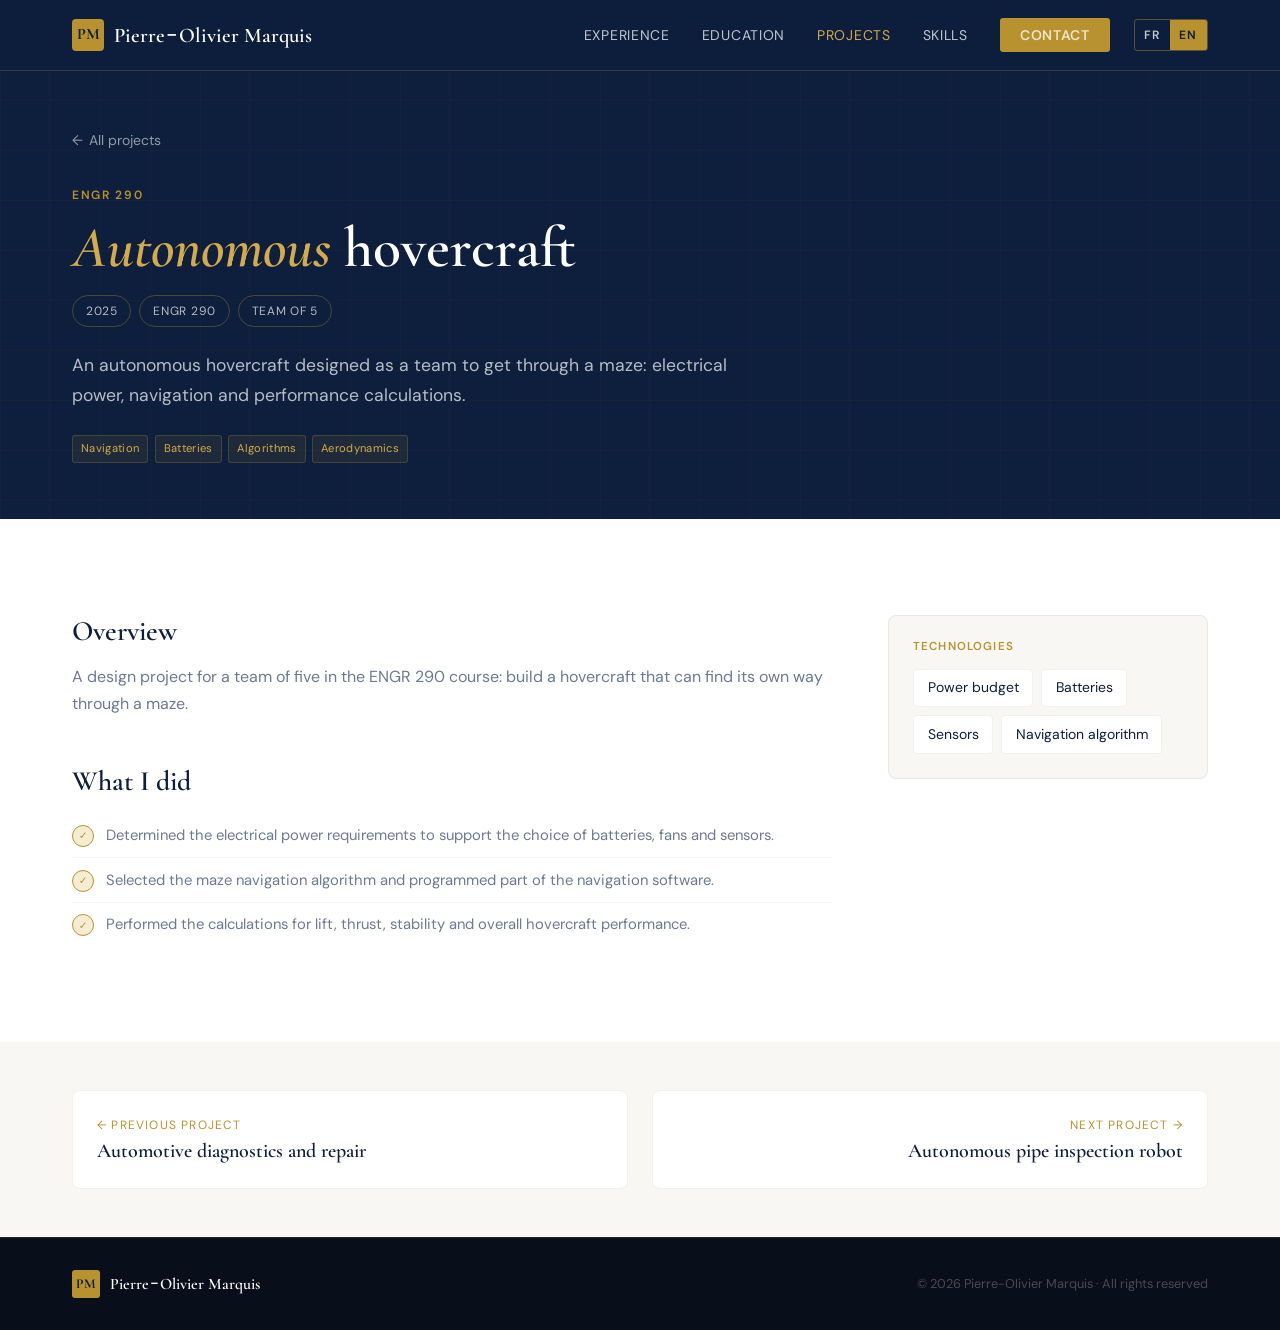
==== commit ceb78520: "Remplace le projet ELEC 421 par la fabrication de transistors NPN - Nouvelle page projets/transistor" ====
--- a/projets/aeroglisseur-autonome.html
+++ b/projets/aeroglisseur-autonome.html
@@ -160,9 +160,9 @@
           <span class="proj-pager-dir"><span lang="fr">← Projet précédent</span><span lang="en">← Previous project</span></span>
           <span class="proj-pager-name"><span lang="fr">Diagnostic et réparation automobile</span><span lang="en">Automotive diagnostics and repair</span></span>
         </a>
-        <a class="proj-pager-next" href="cristal-silicium.html" rel="next">
+        <a class="proj-pager-next" href="robot-inspection-conduites.html" rel="next">
           <span class="proj-pager-dir"><span lang="fr">Projet suivant →</span><span lang="en">Next project →</span></span>
-          <span class="proj-pager-name"><span lang="fr">Croissance d’un cristal de silicium</span><span lang="en">Silicon crystal growth</span></span>
+          <span class="proj-pager-name"><span lang="fr">Robot autonome d’inspection de conduites</span><span lang="en">Autonomous pipe inspection robot</span></span>
         </a>
       </nav>
     </div>
